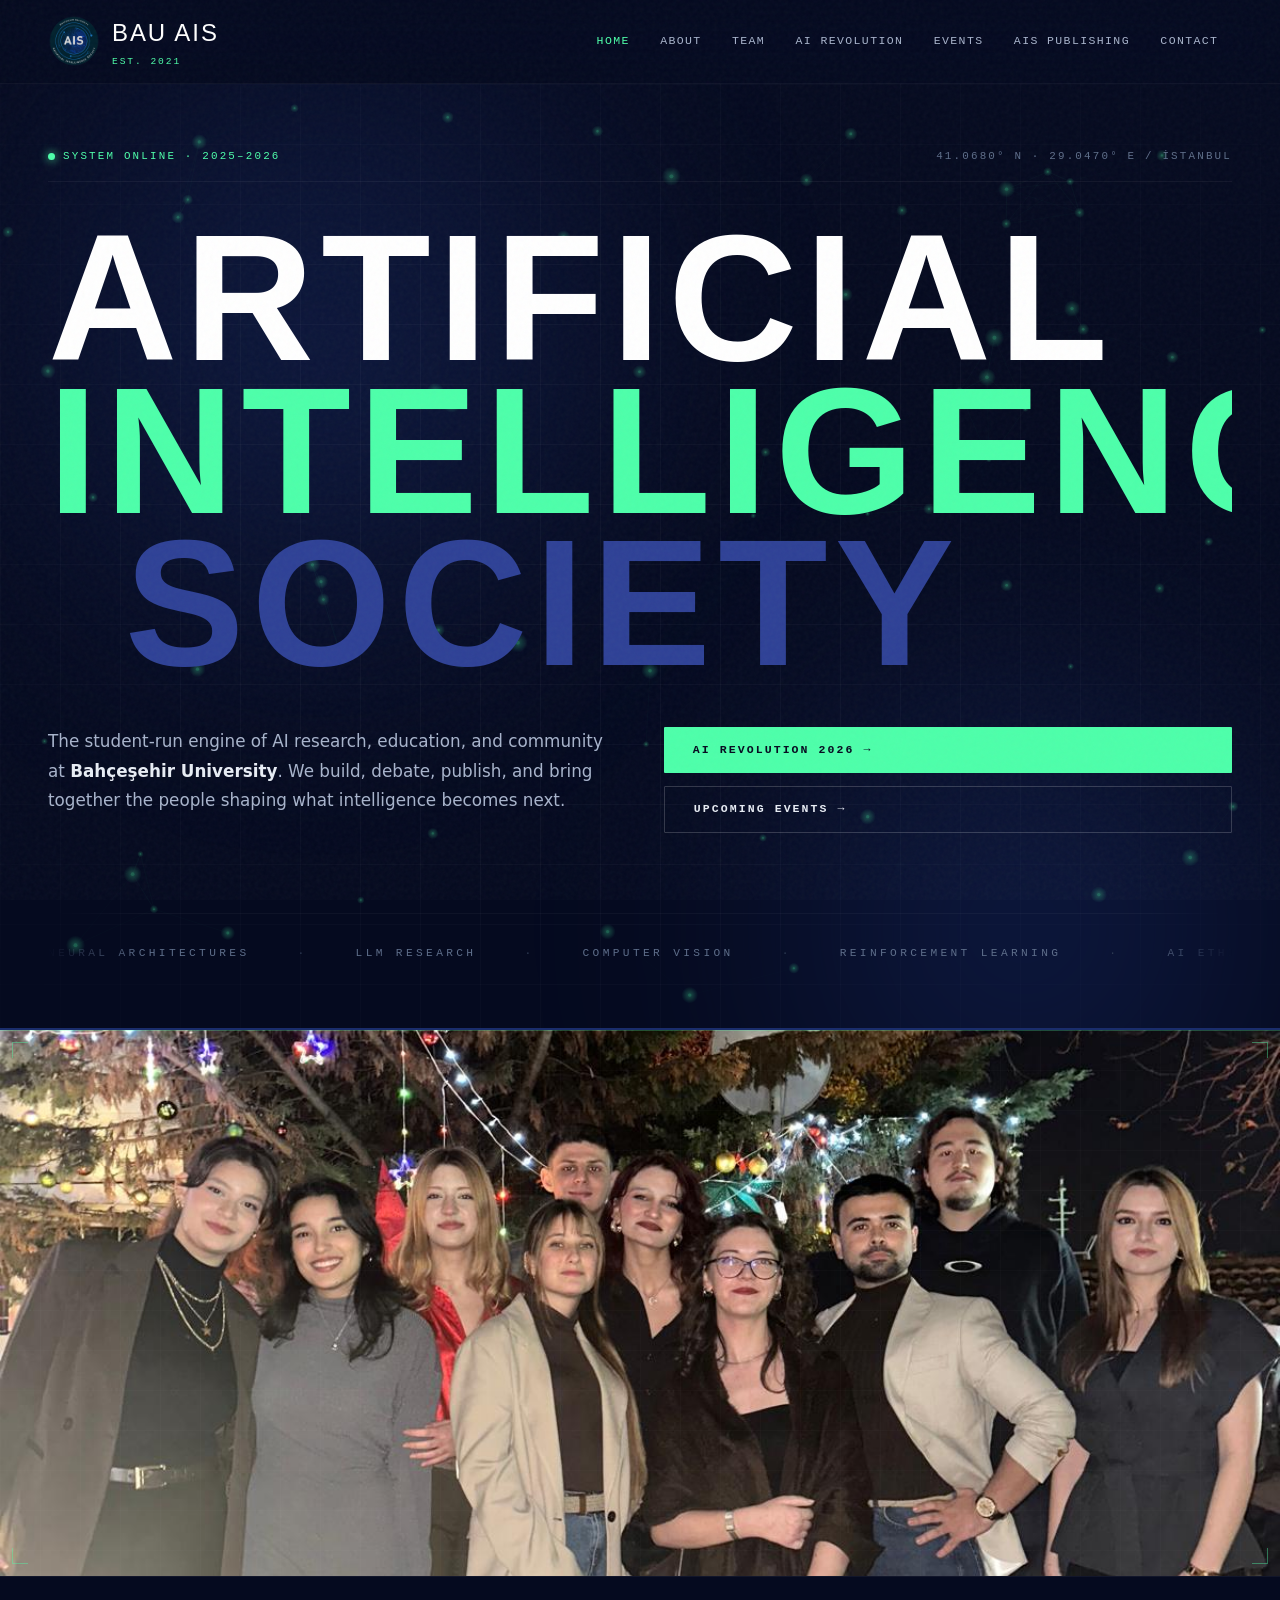
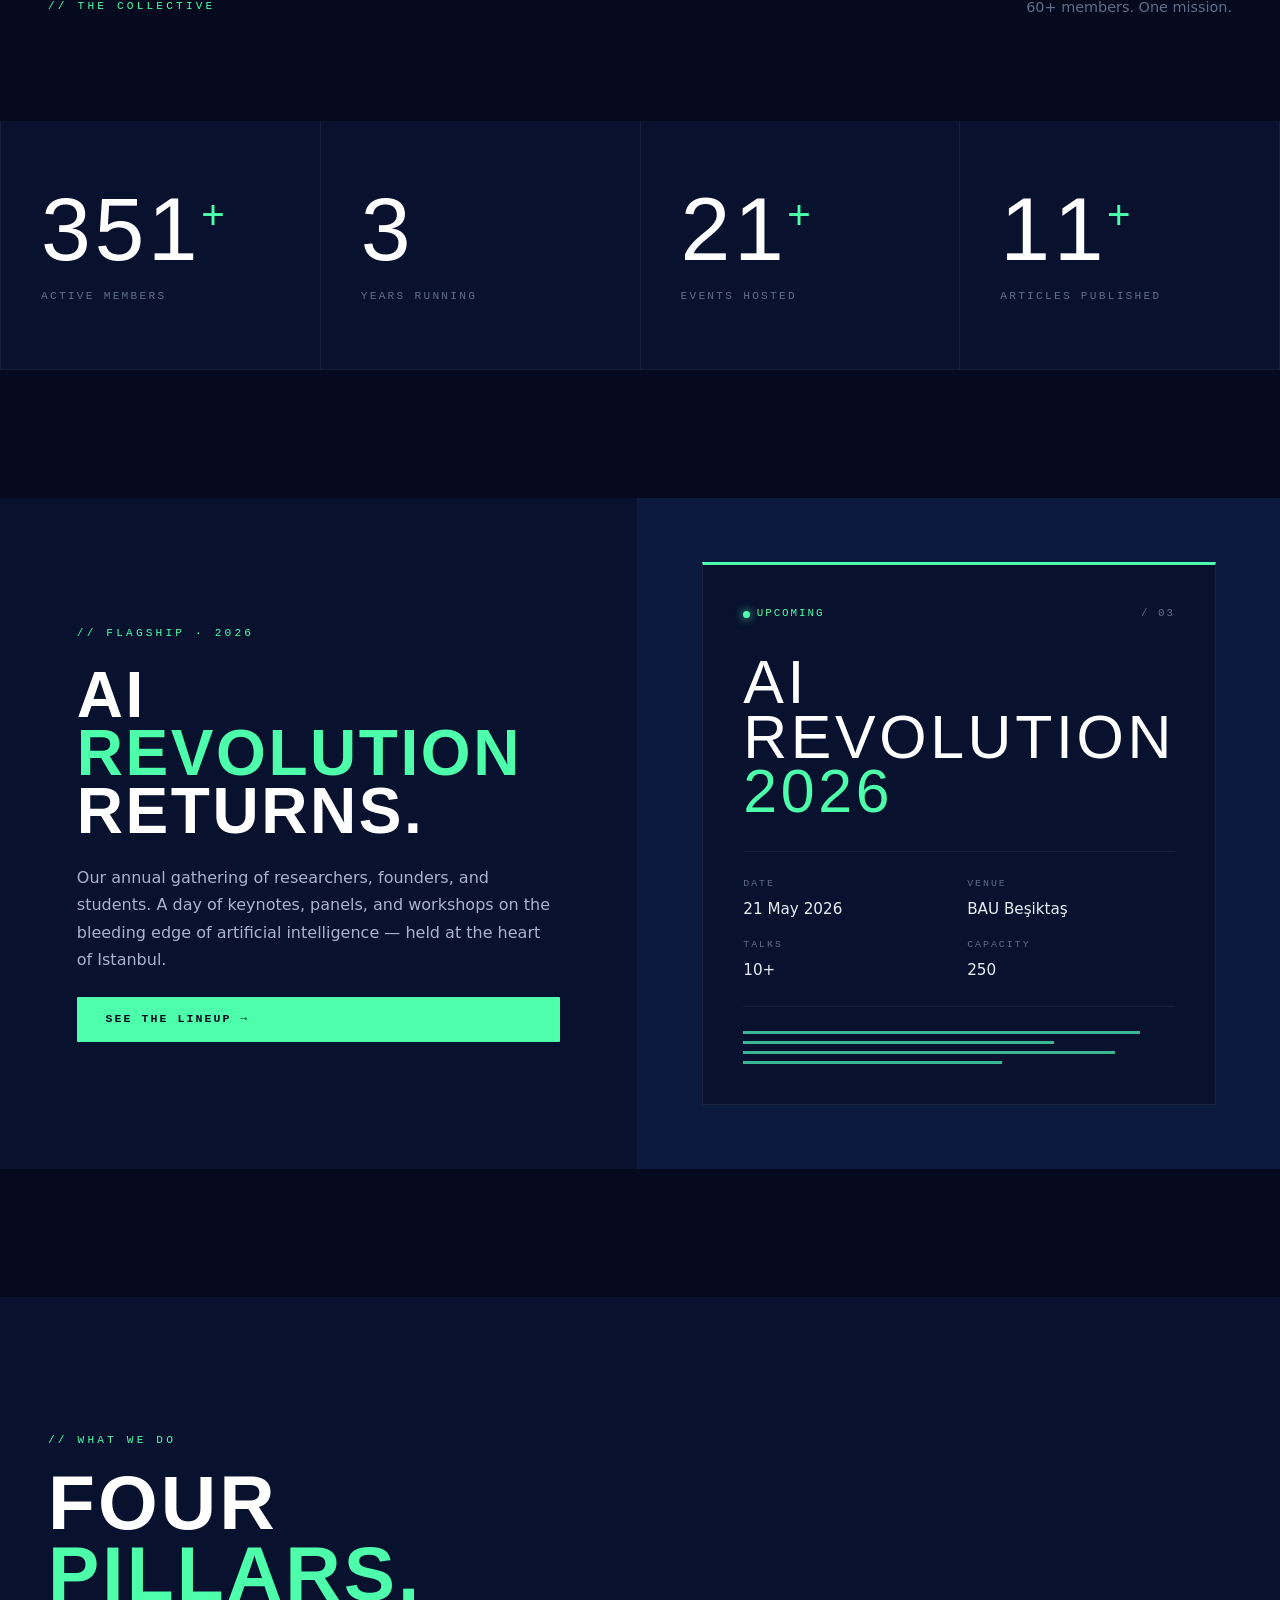
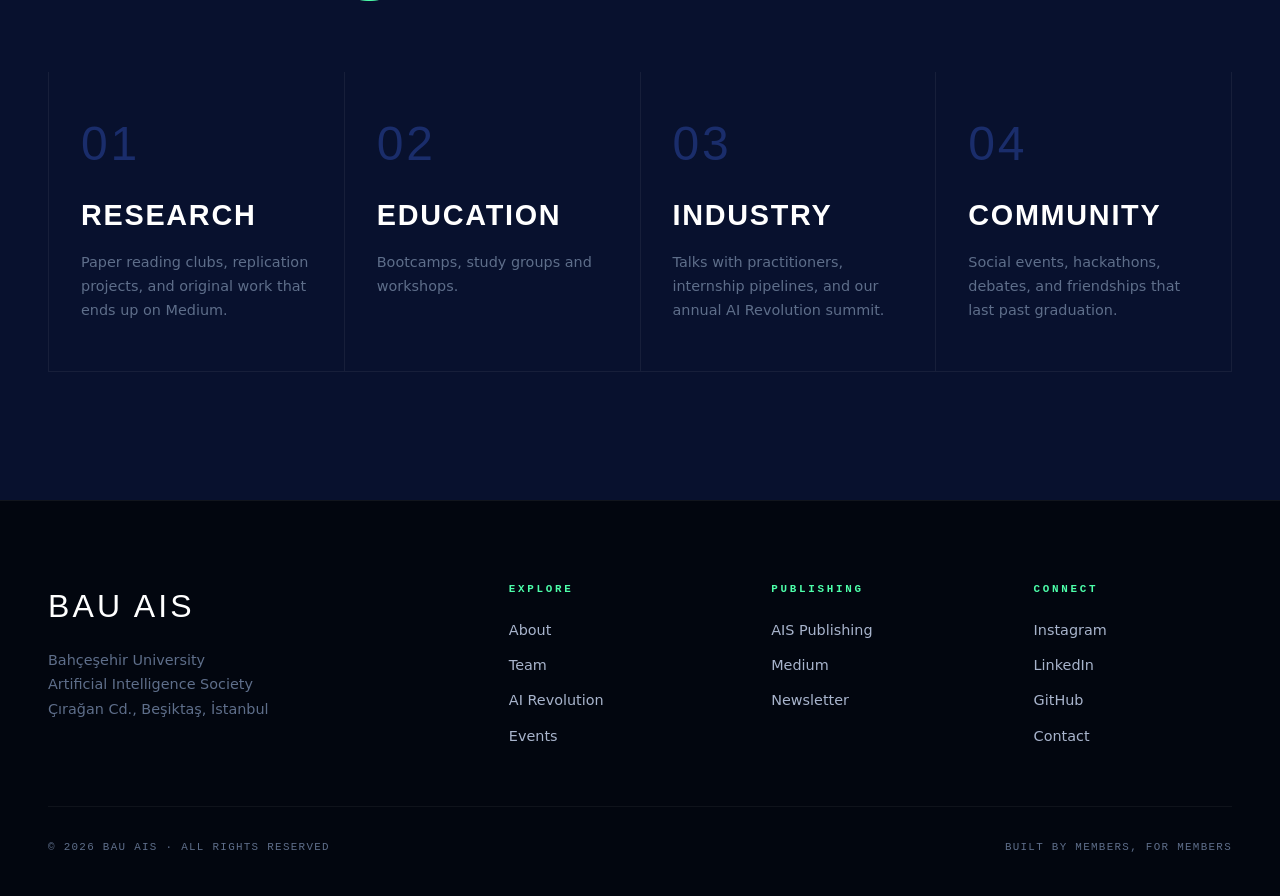
==== index.html @ 6ab99674 "Initial commit: BAU AIS website" ====
<!DOCTYPE html>
<html lang="en">
<head>
<meta charset="UTF-8">
<meta name="viewport" content="width=device-width, initial-scale=1.0">
<title>BAU AIS — Artificial Intelligence Society</title>
<link rel="stylesheet" href="styles.css">
<link rel="stylesheet" href="home.css">
</head>
<body>

<header class="site-header">
  <div class="header-inner">
    <a href="index.html" class="logo">
      <span class="logo-mark">
        <img src="assets/logo.png" alt="BAU AIS">
      </span>
      <span>BAU AIS<small>Est. 2021</small></span>
    </a>
    <button class="nav-toggle" aria-label="Toggle nav">
      <svg viewBox="0 0 24 24" fill="none" stroke="currentColor" stroke-width="2"><line x1="3" y1="6" x2="21" y2="6"/><line x1="3" y1="12" x2="21" y2="12"/><line x1="3" y1="18" x2="21" y2="18"/></svg>
    </button>
    <nav class="nav">
      <a href="index.html">Home</a>
      <a href="about.html">About</a>
      <a href="team.html">Team</a>
      <a href="ai-revolution.html">AI Revolution</a>
      <a href="events.html">Events</a>
      <a href="publishing.html">AIS Publishing</a>
      <a href="contact.html">Contact</a>
    </nav>
  </div>
</header>

<main>

  <!-- HERO -->
  <section class="hero">
    <div class="hero-grid"></div>
    <canvas id="neuralCanvas" class="hero-canvas"></canvas>
    <div class="hero-content">
      <div class="hero-meta reveal-stagger">
        <span class="hero-tag"><span class="live-dot"></span>System online · 2025–2026</span>
        <span class="hero-coords">41.0680° N · 29.0470° E / İstanbul</span>
      </div>
      <h1 class="hero-title">
        <span class="line line-1"><span>Artificial</span></span>
        <span class="line line-2"><em>Intelligence</em></span>
        <span class="line line-3"><span>Society</span></span>
      </h1>
      <div class="hero-sub">
        <p class="hero-desc">
          The student-run engine of AI research, education, and community at
          <strong>Bahçeşehir University</strong>. We build, debate, publish,
          and bring together the people shaping what intelligence becomes next.
        </p>
        <div class="hero-actions">
          <a href="ai-revolution.html" class="btn-primary">AI Revolution 2026 →</a>
          <a href="events.html" class="btn-ghost">Upcoming Events →</a>
        </div>
      </div>
      <div class="hero-ticker" aria-hidden="true">
        <div class="ticker-track">
          <span class="tick-word">Neural Architectures</span><span>·</span>
          <span class="tick-word">LLM Research</span><span>·</span>
          <span class="tick-word">Computer Vision</span><span>·</span>
          <span class="tick-word">Reinforcement Learning</span><span>·</span>
          <span class="tick-word">AI Ethics</span><span>·</span>
          <span class="tick-word">Diffusion Models</span><span>·</span>
          <span class="tick-word">Multi-Agent Systems</span><span>·</span>
          <span class="tick-word">Neural Architectures</span><span>·</span>
          <span class="tick-word">LLM Research</span><span>·</span>
          <span class="tick-word">Computer Vision</span><span>·</span>
          <span class="tick-word">Reinforcement Learning</span><span>·</span>
          <span class="tick-word">AI Ethics</span><span>·</span>
          <span class="tick-word">Diffusion Models</span><span>·</span>
          <span class="tick-word">Multi-Agent Systems</span><span>·</span>
        </div>
      </div>
    </div>
  </section>

  <!-- TEAM PHOTO -->
  <section class="team-photo-section">
    <div class="photo-frame">
      <img class="photo-placeholder" src="assets/team.jpg" alt="BAU AIS Team">
      <div class="photo-overlay-grid"></div>
      <div class="photo-corners"><span></span><span></span><span></span><span></span></div>
    </div>
    <div class="photo-caption container">
      <span class="eyebrow">// The Collective</span>
      <p>60+ members. One mission.</p>
    </div>
  </section>

  <!-- STATS -->
  <section class="stats-section">
    <div class="stats-grid reveal-stagger">
      <div class="stat">
        <div class="stat-num" data-target="500+">0<sup>+</sup></div>
        <div class="stat-label">Active Members</div>
      </div>
      <div class="stat">
        <div class="stat-num" data-target="4">0</div>
        <div class="stat-label">Years Running</div>
      </div>
      <div class="stat">
        <div class="stat-num" data-target="30+">0<sup>+</sup></div>
        <div class="stat-label">Events Hosted</div>
      </div>
      <div class="stat">
        <div class="stat-num" data-target="16">0<sup>+</sup></div>
        <div class="stat-label">Articles Published</div>
      </div>
    </div>
  </section>

  <!-- FEATURE: AI REVOLUTION -->
  <section class="feature-section section-pad">
    <div class="feature reveal">
      <div class="feature-text">
        <span class="eyebrow">// Flagship · 2026</span>
        <h2>AI<br><em>Revolution</em><br>Returns.</h2>
        <p>Our annual gathering of researchers, founders, and students. A day of keynotes, panels, and workshops on the bleeding edge of artificial intelligence — held at the heart of Istanbul.</p>
        <a href="ai-revolution.html" class="btn-primary">See the lineup →</a>
      </div>
      <div class="feature-visual">
        <div class="rev-card">
          <div class="rev-card-header">
            <span class="rev-status"><span class="live-dot"></span>Upcoming</span>
            <span>/ 03</span>
          </div>
          <div class="rev-title">AI<br>Revolution<br><span>2026</span></div>
          <div class="rev-meta">
            <div><strong>Date</strong><span>21 May 2026</span></div>
            <div><strong>Venue</strong><span>BAU Beşiktaş</span></div>
            <div><strong>Talks</strong><span>10+</span></div>
            <div><strong>Capacity</strong><span>250</span></div>
          </div>
          <div class="rev-bars">
            <span style="--w:92%"></span>
            <span style="--w:72%"></span>
            <span style="--w:86%"></span>
            <span style="--w:60%"></span>
          </div>
        </div>
      </div>
    </div>
  </section>

  <!-- FEATURE: EVENTS 
  <section class="feature-section feature-section-alt section-pad">
    <div class="feature reveal">
      <div class="feature-visual">
        <div class="events-stack">
          <div class="event-mini">
            <span class="event-mini-tag">31 OCT</span>
            <div><h4>AI After Dark</h4><p>Halloween mixer. Costumes encouraged.</p></div>
          </div>
          <div class="event-mini">
            <span class="event-mini-tag">14 NOV</span>
            <div><h4>ML Bootcamp</h4><p>Three-day intensive · From regression to transformers.</p></div>
          </div>
          <div class="event-mini">
            <span class="event-mini-tag">06 DEC</span>
            <div><h4>Paper Reading Club</h4><p>This week: <em>Attention Is All You Need</em> — revisited.</p></div>
          </div>
        </div>
      </div>
      <div class="feature-text">
        <span class="eyebrow">// On the Calendar</span>
        <h2>Events<br>That<br><em>Matter.</em></h2>
        <p>Bootcamps, paper readings, hackathons, and the occasional Halloween party. We mix rigor with community.</p>
        <a href="events.html" class="btn-ghost">View all events →</a>
      </div>
    </div>
  </section>
  -->

  <!-- PILLARS -->
  <section class="pillars-section section-pad">
    <div class="container">
      <div class="section-head reveal">
        <span class="eyebrow">// What We Do</span>
        <h2>Four<br><em>Pillars.</em></h2>
      </div>
      <div class="pillars reveal-stagger">
        <div class="pillar">
          <div class="pillar-num">01</div>
          <h3>Research</h3>
          <p>Paper reading clubs, replication projects, and original work that ends up on Medium.</p>
        </div>
        <div class="pillar">
          <div class="pillar-num">02</div>
          <h3>Education</h3>
          <p>Bootcamps, study groups and workshops.</p>
        </div>
        <div class="pillar">
          <div class="pillar-num">03</div>
          <h3>Industry</h3>
          <p>Talks with practitioners, internship pipelines, and our annual AI Revolution summit.</p>
        </div>
        <div class="pillar">
          <div class="pillar-num">04</div>
          <h3>Community</h3>
          <p>Social events, hackathons, debates, and friendships that last past graduation.</p>
        </div>
      </div>
    </div>
  </section>

  <!-- CTA 
  <section class="cta-section section-pad">
    <div class="container">
      <div class="cta-card reveal">
        <div class="cta-inner">
          <span class="eyebrow">// Join Us</span>
          <h2>Become<br>A Member.<br><em>Build What's Next.</em></h2>
          <p>Applications open year-round. Bring curiosity, leave with a community.</p>
          <div class="cta-actions">
            <a href="contact.html" class="btn-primary">Apply now →</a>
            <a href="about.html" class="btn-ghost">Learn more →</a>
          </div>
        </div>
      </div>
    </div>
  </section>
  -->

</main>

<footer class="site-footer">
  <div class="footer-inner">
    <div class="footer-col">
      <div class="footer-brand">BAU AIS</div>
      <address>Bahçeşehir University<br>Artificial Intelligence Society<br>Çırağan Cd., Beşiktaş, İstanbul</address>
    </div>
    <div class="footer-col">
      <h4>Explore</h4>
      <ul>
        <li><a href="about.html">About</a></li>
        <li><a href="team.html">Team</a></li>
        <li><a href="ai-revolution.html">AI Revolution</a></li>
        <li><a href="events.html">Events</a></li>
      </ul>
    </div>
    <div class="footer-col">
      <h4>Publishing</h4>
      <ul>
        <li><a href="publishing.html">AIS Publishing</a></li>
        <li><a href="#">Medium</a></li>
        <li><a href="#">Newsletter</a></li>
      </ul>
    </div>
    <div class="footer-col">
      <h4>Connect</h4>
      <ul>
        <li><a href="#">Instagram</a></li>
        <li><a href="#">LinkedIn</a></li>
        <li><a href="#">GitHub</a></li>
        <li><a href="contact.html">Contact</a></li>
      </ul>
    </div>
  </div>
  <div class="footer-bottom">
    <span>© 2026 BAU AIS · All rights reserved</span>
    <span>Built by members, for members</span>
  </div>
</footer>

<script src="main.js"></script>
<script src="home.js"></script>
</body>
</html>
---- styles.css ----
/* ============================================
   BAU AIS — Global Stylesheet
   Font: Bebas Neue (display) + DM Sans (body) + JetBrains Mono
   Palette: Deep navy dominant, electric green accent
   ============================================ */

@import url('https://fonts.googleapis.com/css2?family=Bebas+Neue&family=DM+Sans:wght@300;400;500;600;700&family=JetBrains+Mono:wght@400;500;700&display=swap');

:root {
  /* ── Navy scale (dominant) ── */
  --navy-950: #02060f;
  --navy-900: #050a1f;
  --navy-800: #08112e;
  --navy-700: #0d1a3f;
  --navy-600: #122050;
  --navy-500: #1a2d6b;
  --navy-400: #243680;
  --navy-300: #2e4196;

  /* ── Accent ── */
  --green: #4dffaa;
  --green-dim: #2ecc7a;
  --green-glow: rgba(77,255,170,0.2);

  /* ── Neutrals ── */
  --white: #ffffff;
  --off-white: #e8edf5;
  --gray-300: #a8b4cc;
  --gray-500: #5e6e8a;
  --gray-700: #2d3a52;

  /* ── Typography ── */
  --font-display: 'Bebas Neue', 'Impact', sans-serif;
  --font-body: 'DM Sans', system-ui, sans-serif;
  --font-mono: 'JetBrains Mono', monospace;

  /* ── Layout ── */
  --container: 1280px;
  --gutter: clamp(1.25rem, 4vw, 3rem);
  --header-h: 84px;

  /* ── Easing ── */
  --ease: cubic-bezier(0.65, 0, 0.2, 1);
  --ease-out: cubic-bezier(0.16, 1, 0.3, 1);
}

/* ─────────────────── RESET ─────────────────── */
*, *::before, *::after { margin: 0; padding: 0; box-sizing: border-box; }
html { scroll-behavior: smooth; }
body {
  background: var(--navy-900);
  color: var(--off-white);
  font-family: var(--font-body);
  font-weight: 400;
  line-height: 1.6;
  overflow-x: hidden;
  -webkit-font-smoothing: antialiased;
}
a { color: inherit; text-decoration: none; }
img { display: block; max-width: 100%; }

/* ─────────────────── NOISE GRAIN ─────────────────── */
body::after {
  content: '';
  position: fixed;
  inset: 0;
  pointer-events: none;
  z-index: 9999;
  opacity: 0.04;
  background-image: url("data:image/svg+xml,%3Csvg viewBox='0 0 256 256' xmlns='http://www.w3.org/2000/svg'%3E%3Cfilter id='n'%3E%3CfeTurbulence type='fractalNoise' baseFrequency='0.85' numOctaves='4' stitchTiles='stitch'/%3E%3C/filter%3E%3Crect width='100%25' height='100%25' filter='url(%23n)'/%3E%3C/svg%3E");
}

/* ─────────────────── LAYOUT ─────────────────── */
main { padding-top: var(--header-h); }
.container {
  max-width: var(--container);
  margin: 0 auto;
  padding: 0 var(--gutter);
}
.section-pad { padding: clamp(5rem, 10vw, 9rem) 0; }

/* ─────────────────── HEADER ─────────────────── */
.site-header {
  position: fixed;
  top: 0; left: 0; right: 0;
  z-index: 100;
  height: var(--header-h);
  display: flex;
  align-items: center;
  padding: 0 var(--gutter);
  background: rgba(5, 10, 31, 0.8);
  backdrop-filter: blur(24px) saturate(150%);
  border-bottom: 1px solid rgba(255,255,255,0.04);
  transition: background 0.4s var(--ease), border-color 0.4s;
}
.site-header.scrolled {
  background: rgba(5, 10, 31, 0.97);
  border-bottom-color: rgba(255,255,255,0.08);
}
.header-inner {
  width: 100%;
  max-width: var(--container);
  margin: 0 auto;
  display: flex;
  align-items: center;
  justify-content: space-between;
  gap: 2rem;
}
.logo {
  display: flex;
  align-items: center;
  gap: 0.75rem;
  color: var(--white);
  font-family: var(--font-display);
  font-size: 1.5rem;
  letter-spacing: 0.08em;
}
.logo-mark {
  width: 52px; height: 52px;
  display: grid; place-items: center;
  flex-shrink: 0;
}
.logo-mark svg,
.logo-mark img { width: 100%; height: 100%; object-fit: contain; }
.logo small {
  display: block;
  font-family: var(--font-mono);
  font-size: 0.6rem;
  letter-spacing: 0.2em;
  color: var(--green);
  font-weight: 400;
  margin-top: 2px;
  text-transform: uppercase;
}
.nav { display: flex; align-items: center; gap: 0.2rem; }
.nav a {
  font-family: var(--font-mono);
  font-size: 0.72rem;
  font-weight: 500;
  letter-spacing: 0.12em;
  text-transform: uppercase;
  color: var(--gray-300);
  padding: 0.5rem 0.85rem;
  border-radius: 2px;
  transition: color 0.25s, background 0.25s;
}
.nav a:hover { color: var(--white); background: rgba(255,255,255,0.06); }
.nav a.active { color: var(--green); }
.nav-toggle {
  display: none;
  background: none;
  border: 1px solid rgba(255,255,255,0.15);
  color: var(--off-white);
  padding: 0.5rem 0.65rem;
  border-radius: 2px;
  cursor: pointer;
}
.nav-toggle svg { width: 20px; height: 20px; display: block; }
@media (max-width: 980px) {
  .nav-toggle { display: block; }
  .nav {
    position: fixed;
    top: var(--header-h); left: 0; right: 0;
    flex-direction: column; align-items: stretch; gap: 0;
    background: var(--navy-800);
    border-bottom: 1px solid rgba(255,255,255,0.08);
    padding: 0.5rem var(--gutter) 1rem;
    transform: translateY(-110%);
    transition: transform 0.4s var(--ease);
  }
  .nav.open { transform: translateY(0); }
  .nav a { padding: 0.85rem 0; border-bottom: 1px solid rgba(255,255,255,0.04); border-radius: 0; }
}

/* ─────────────────── PAGE HERO (inner pages) ─────────────────── */
.page-hero {
  padding: clamp(5rem, 12vw, 9rem) 0 clamp(3rem, 6vw, 5rem);
  background: var(--navy-800);
  border-bottom: 1px solid rgba(255,255,255,0.05);
}
.page-hero .eyebrow { display: block; margin-bottom: 1.2rem; }
.page-hero h1 {
  font-family: var(--font-display);
  font-size: clamp(3.5rem, 10vw, 8rem);
  line-height: 0.9;
  letter-spacing: 0.04em;
  color: var(--white);
  text-transform: uppercase;
}
.page-hero h1 em {
  font-style: normal;
  color: var(--green);
}
.page-hero .lede {
  margin-top: 2rem;
  max-width: 600px;
  font-size: clamp(1rem, 1.4vw, 1.1rem);
  color: var(--gray-300);
  line-height: 1.75;
  font-weight: 400;
}

/* ─────────────────── EYEBROW ─────────────────── */
.eyebrow {
  font-family: var(--font-mono);
  font-size: 0.7rem;
  letter-spacing: 0.28em;
  color: var(--green);
  text-transform: uppercase;
  font-weight: 500;
}

/* ─────────────────── SECTION HEAD ─────────────────── */
.section-head { margin-bottom: 4rem; }
.section-head h2 {
  font-family: var(--font-display);
  font-size: clamp(2.5rem, 6vw, 5rem);
  letter-spacing: 0.04em;
  line-height: 0.92;
  color: var(--white);
  text-transform: uppercase;
  margin-top: 1rem;
}
.section-head h2 em { font-style: normal; color: var(--green); }
.section-head p {
  margin-top: 1.5rem;
  max-width: 560px;
  color: var(--gray-300);
  font-size: 1rem;
  line-height: 1.7;
}

/* ─────────────────── BUTTONS ─────────────────── */
.btn-primary, .btn-ghost {
  display: inline-flex;
  align-items: center;
  gap: 0.6rem;
  padding: 0.85rem 1.8rem;
  font-family: var(--font-mono);
  font-size: 0.72rem;
  font-weight: 700;
  letter-spacing: 0.18em;
  text-transform: uppercase;
  border: none;
  cursor: pointer;
  transition: all 0.3s var(--ease);
  border-radius: 1px;
}
.btn-primary {
  background: var(--green);
  color: var(--navy-900);
}
.btn-primary:hover {
  background: #fff;
  transform: translateY(-2px);
  box-shadow: 0 8px 32px var(--green-glow);
}
.btn-ghost {
  background: transparent;
  color: var(--off-white);
  border: 1px solid rgba(255,255,255,0.18);
}
.btn-ghost:hover {
  border-color: var(--green);
  color: var(--green);
  transform: translateY(-2px);
}

/* ─────────────────── FOOTER ─────────────────── */
.site-footer {
  background: var(--navy-950);
  border-top: 1px solid rgba(255,255,255,0.06);
  padding: 5rem var(--gutter) 2.5rem;
}
.footer-inner {
  max-width: var(--container);
  margin: 0 auto;
  display: grid;
  grid-template-columns: 2fr 1fr 1fr 1fr;
  gap: 3rem 4rem;
}
@media (max-width: 768px) { .footer-inner { grid-template-columns: 1fr 1fr; gap: 2rem; } }
.footer-brand {
  font-family: var(--font-display);
  font-size: 2rem;
  letter-spacing: 0.1em;
  color: var(--white);
  margin-bottom: 1rem;
}
.footer-col p, .footer-col address {
  color: var(--gray-500);
  font-size: 0.9rem;
  line-height: 1.7;
  font-style: normal;
}
.footer-col h4 {
  font-family: var(--font-mono);
  font-size: 0.68rem;
  letter-spacing: 0.25em;
  color: var(--green);
  text-transform: uppercase;
  margin-bottom: 1.2rem;
  font-weight: 700;
}
.footer-col ul { list-style: none; }
.footer-col li { margin-bottom: 0.6rem; }
.footer-col a { color: var(--gray-300); font-size: 0.9rem; transition: color 0.2s; }
.footer-col a:hover { color: var(--green); }
.footer-bottom {
  max-width: var(--container);
  margin: 3rem auto 0;
  padding-top: 2rem;
  border-top: 1px solid rgba(255,255,255,0.05);
  display: flex;
  justify-content: space-between;
  flex-wrap: wrap;
  gap: 1rem;
  font-family: var(--font-mono);
  font-size: 0.68rem;
  letter-spacing: 0.12em;
  color: var(--gray-500);
  text-transform: uppercase;
}

/* ─────────────────── LIVE DOT ─────────────────── */
.live-dot {
  display: inline-block;
  width: 7px; height: 7px;
  border-radius: 50%;
  background: var(--green);
  box-shadow: 0 0 10px var(--green);
  animation: blink 2s ease-in-out infinite;
  vertical-align: middle;
}
@keyframes blink {
  0%, 100% { opacity: 1; }
  50% { opacity: 0.3; }
}

/* ─────────────────── REVEAL ─────────────────── */
.reveal {
  opacity: 0;
  transform: translateY(36px);
  transition: opacity 0.9s var(--ease-out), transform 0.9s var(--ease-out);
}
.reveal.in { opacity: 1; transform: none; }
.reveal-stagger > * {
  opacity: 0;
  transform: translateY(24px);
  transition: opacity 0.8s var(--ease-out), transform 0.8s var(--ease-out);
}
.reveal-stagger.in > * { opacity: 1; transform: none; }
.reveal-stagger.in > *:nth-child(1) { transition-delay: 0.05s; }
.reveal-stagger.in > *:nth-child(2) { transition-delay: 0.15s; }
.reveal-stagger.in > *:nth-child(3) { transition-delay: 0.25s; }
.reveal-stagger.in > *:nth-child(4) { transition-delay: 0.35s; }
.reveal-stagger.in > *:nth-child(5) { transition-delay: 0.45s; }
.reveal-stagger.in > *:nth-child(6) { transition-delay: 0.55s; }

/* ─────────────────── SCROLLBAR ─────────────────── */
::-webkit-scrollbar { width: 6px; }
::-webkit-scrollbar-track { background: var(--navy-900); }
::-webkit-scrollbar-thumb { background: var(--navy-500); border-radius: 0; }
::-webkit-scrollbar-thumb:hover { background: var(--green); }
::selection { background: var(--green); color: var(--navy-900); }
---- home.css ----
/* ============================================
   BAU AIS — Home page styles
   ============================================ */

/* ─────────────────── HERO ─────────────────── */
.hero {
  position: relative;
  min-height: calc(100vh - var(--header-h));
  display: flex;
  align-items: center;
  overflow: hidden;
  background: var(--navy-900);
  padding: 4rem 0;
}

/* Animated grid background */
.hero-grid {
  position: absolute;
  inset: 0;
  background-image:
    linear-gradient(rgba(255,255,255,0.03) 1px, transparent 1px),
    linear-gradient(90deg, rgba(255,255,255,0.03) 1px, transparent 1px);
  background-size: 60px 60px;
  mask-image: radial-gradient(ellipse 80% 80% at 50% 50%, black 40%, transparent 100%);
  -webkit-mask-image: radial-gradient(ellipse 80% 80% at 50% 50%, black 40%, transparent 100%);
}

/* Glowing navy blobs */
.hero::before {
  content: '';
  position: absolute;
  top: -20%; left: -10%;
  width: 70vmax; height: 70vmax;
  border-radius: 50%;
  background: radial-gradient(circle, var(--navy-600) 0%, transparent 65%);
  filter: blur(80px);
  opacity: 0.7;
}
.hero::after {
  content: '';
  position: absolute;
  bottom: -30%; right: -10%;
  width: 60vmax; height: 60vmax;
  border-radius: 50%;
  background: radial-gradient(circle, var(--navy-500) 0%, transparent 65%);
  filter: blur(100px);
  opacity: 0.5;
}

.hero-canvas {
  position: absolute;
  inset: 0;
  width: 100%; height: 100%;
  z-index: 1;
  opacity: 0.35;
}

.hero-content {
  position: relative;
  z-index: 2;
  padding: 0 var(--gutter);
  max-width: var(--container);
  margin: 0 auto;
  width: 100%;
}

/* Status bar */
.hero-meta {
  display: flex;
  justify-content: space-between;
  align-items: center;
  font-family: var(--font-mono);
  font-size: 0.68rem;
  letter-spacing: 0.2em;
  color: var(--gray-500);
  text-transform: uppercase;
  margin-bottom: 2.5rem;
  padding-bottom: 1rem;
  border-bottom: 1px solid rgba(255,255,255,0.05);
}
.hero-tag { color: var(--green); display: flex; align-items: center; gap: 0.5rem; }
.hero-coords { color: var(--gray-500); }
@media (max-width: 640px) {
  .hero-meta { flex-direction: column; align-items: flex-start; gap: 0.4rem; }
}

/* ── Main title ── */
.hero-title {
  font-family: var(--font-display);
  font-size: clamp(4rem, 14vw, 12rem);
  line-height: 0.85;
  letter-spacing: 0.04em;
  text-transform: uppercase;
  color: var(--white);
  margin-bottom: 3rem;
}
.hero-title .line { display: block; overflow: hidden; }
.hero-title .line span,
.hero-title .line em {
  display: inline-block;
  animation: titleRise 1s var(--ease-out) backwards;
}
.hero-title .line-1 span { animation-delay: 0.05s; }
.hero-title .line-2 em {
  animation-delay: 0.18s;
  font-style: normal;
  color: var(--green);
}
.hero-title .line-3 span {
  animation-delay: 0.32s;
  padding-left: clamp(2rem, 6vw, 6rem);
  color: var(--navy-300);
}
@keyframes titleRise {
  from { transform: translateY(105%); opacity: 0; }
  to   { transform: none; opacity: 1; }
}

/* Subtitle row */
.hero-sub {
  display: grid;
  grid-template-columns: 1fr 1fr;
  gap: 3rem;
  align-items: start;
  animation: titleRise 1s var(--ease-out) 0.5s backwards;
}
@media (max-width: 900px) { .hero-sub { grid-template-columns: 1fr; gap: 1.5rem; } }

.hero-desc {
  font-size: 1.05rem;
  color: var(--gray-300);
  line-height: 1.75;
  font-weight: 400;
}
.hero-desc strong { color: var(--off-white); font-weight: 600; }

.hero-actions {
  display: flex;
  flex-direction: column;
  gap: 0.8rem;
  align-items: flex-start;
}
.hero-actions .btn-primary, .hero-actions .btn-ghost { width: 100%; justify-content: space-between; }

/* Ticker */
.hero-ticker {
  margin-top: 5rem;
  padding-top: 1.5rem;
  border-top: 1px solid rgba(255,255,255,0.04);
  overflow: hidden;
  mask-image: linear-gradient(90deg, transparent, black 8%, black 92%, transparent);
  -webkit-mask-image: linear-gradient(90deg, transparent, black 8%, black 92%, transparent);
}
.ticker-track {
  display: inline-flex;
  gap: 3rem;
  white-space: nowrap;
  animation: ticker 50s linear infinite;
  font-family: var(--font-mono);
  font-size: 0.7rem;
  letter-spacing: 0.3em;
  color: var(--gray-700);
  text-transform: uppercase;
}
.ticker-track .tick-word { color: var(--gray-500); }
@keyframes ticker { from { transform: none; } to { transform: translateX(-50%); } }

/* ─────────────────── TEAM PHOTO ─────────────────── */
.team-photo-section { padding: 0 0 clamp(4rem, 8vw, 7rem); background: var(--navy-900); }
.photo-frame {
  position: relative;
  aspect-ratio: 21/9;
  overflow: hidden;
  border-top: 2px solid var(--navy-500);
  border-bottom: 1px solid rgba(255,255,255,0.05);
}
.photo-placeholder { width: 100%; height: 100%; display: block; object-fit: cover; object-position: center; }
.photo-overlay-grid {
  position: absolute;
  inset: 0;
  background-image:
    linear-gradient(rgba(255,255,255,0.015) 1px, transparent 1px),
    linear-gradient(90deg, rgba(255,255,255,0.015) 1px, transparent 1px);
  background-size: 40px 40px;
  pointer-events: none;
}
.photo-overlay-grid::after {
  content: '';
  position: absolute;
  left: 0; right: 0; height: 1px;
  background: rgba(77,255,170,0.25);
  animation: scan 6s linear infinite;
}
@keyframes scan {
  0%   { top: 0; opacity: 0; }
  10%  { opacity: 1; }
  90%  { opacity: 1; }
  100% { top: 100%; opacity: 0; }
}
.photo-corners span {
  position: absolute;
  width: 16px; height: 16px;
  border-color: rgba(77,255,170,0.4);
  border-style: solid;
}
.photo-corners span:nth-child(1) { top: 12px; left: 12px; border-width: 1px 0 0 1px; }
.photo-corners span:nth-child(2) { top: 12px; right: 12px; border-width: 1px 1px 0 0; }
.photo-corners span:nth-child(3) { bottom: 12px; left: 12px; border-width: 0 0 1px 1px; }
.photo-corners span:nth-child(4) { bottom: 12px; right: 12px; border-width: 0 1px 1px 0; }
.photo-caption {
  margin-top: 1.2rem;
  padding: 0 var(--gutter);
  display: flex;
  justify-content: space-between;
  align-items: center;
  gap: 2rem;
  flex-wrap: wrap;
}
.photo-caption p { color: var(--gray-500); font-size: 0.9rem; }

/* ─────────────────── STATS ─────────────────── */
.stats-section { background: var(--navy-800); padding: 0; }
.stats-grid {
  display: grid;
  grid-template-columns: repeat(4, 1fr);
  border-left: 1px solid rgba(255,255,255,0.06);
}
@media (max-width: 768px) { .stats-grid { grid-template-columns: repeat(2, 1fr); } }
.stat {
  padding: 4rem 2.5rem;
  border-right: 1px solid rgba(255,255,255,0.06);
  border-bottom: 1px solid rgba(255,255,255,0.06);
  transition: background 0.3s;
}
.stat:hover { background: var(--navy-700); }
.stat-num {
  font-family: var(--font-display);
  font-size: clamp(3.5rem, 7vw, 6rem);
  line-height: 1;
  color: var(--white);
  letter-spacing: 0.04em;
}
.stat-num sup {
  font-size: 0.45em;
  color: var(--green);
  vertical-align: super;
}
.stat-label {
  margin-top: 0.8rem;
  font-family: var(--font-mono);
  font-size: 0.7rem;
  letter-spacing: 0.2em;
  text-transform: uppercase;
  color: var(--gray-500);
}

/* ─────────────────── FEATURE: AI REVOLUTION ─────────────────── */
.feature-section { background: var(--navy-900); }
.feature {
  display: grid;
  grid-template-columns: 1fr 1fr;
  gap: 0;
  min-height: 560px;
}
@media (max-width: 900px) { .feature { grid-template-columns: 1fr; } }
.feature-text {
  padding: clamp(3rem, 6vw, 5rem);
  display: flex;
  flex-direction: column;
  justify-content: center;
  gap: 1.5rem;
  background: var(--navy-800);
  border-right: 1px solid rgba(255,255,255,0.05);
}
.feature-text h2 {
  font-family: var(--font-display);
  font-size: clamp(2.5rem, 5vw, 4.5rem);
  letter-spacing: 0.04em;
  line-height: 0.9;
  color: var(--white);
  text-transform: uppercase;
}
.feature-text h2 em { font-style: normal; color: var(--green); }
.feature-text p { color: var(--gray-300); font-size: 1rem; line-height: 1.7; max-width: 480px; }
.feature-visual {
  background: var(--navy-700);
  padding: clamp(2.5rem, 5vw, 4rem);
  display: flex;
  flex-direction: column;
  justify-content: center;
}

/* Rev card — inside feature visual */
.rev-card {
  background: var(--navy-800);
  border: 1px solid rgba(255,255,255,0.07);
  border-top: 3px solid var(--green);
  padding: 2.5rem;
}
.rev-card-header {
  display: flex;
  justify-content: space-between;
  font-family: var(--font-mono);
  font-size: 0.68rem;
  letter-spacing: 0.18em;
  text-transform: uppercase;
  color: var(--gray-500);
  margin-bottom: 2rem;
}
.rev-status { color: var(--green); display: flex; align-items: center; gap: 0.4rem; }
.rev-title {
  font-family: var(--font-display);
  font-size: clamp(2.5rem, 5vw, 3.8rem);
  letter-spacing: 0.06em;
  line-height: 0.9;
  color: var(--white);
  text-transform: uppercase;
  margin-bottom: 2rem;
}
.rev-title span { color: var(--green); }
.rev-meta {
  display: grid;
  grid-template-columns: 1fr 1fr;
  gap: 1rem;
  padding: 1.5rem 0;
  border-top: 1px solid rgba(255,255,255,0.06);
  border-bottom: 1px solid rgba(255,255,255,0.06);
  margin-bottom: 1.5rem;
}
.rev-meta div { display: flex; flex-direction: column; gap: 0.3rem; }
.rev-meta strong {
  font-family: var(--font-mono);
  font-size: 0.62rem;
  letter-spacing: 0.2em;
  text-transform: uppercase;
  color: var(--gray-500);
  font-weight: 400;
}
.rev-meta span { color: var(--off-white); font-size: 0.95rem; font-weight: 500; }
.rev-bars { display: flex; flex-direction: column; gap: 0.45rem; }
.rev-bars span {
  display: block;
  height: 3px;
  background: var(--navy-500);
  width: var(--w);
  position: relative;
  overflow: hidden;
  animation: barGrow 1.4s var(--ease-out) backwards;
}
.rev-bars span::after {
  content: '';
  position: absolute;
  inset: 0;
  background: var(--green);
  opacity: 0.65;
}
.rev-bars span:nth-child(1) { animation-delay: 0.1s; }
.rev-bars span:nth-child(2) { animation-delay: 0.25s; }
.rev-bars span:nth-child(3) { animation-delay: 0.4s; }
.rev-bars span:nth-child(4) { animation-delay: 0.55s; }
@keyframes barGrow { from { transform: scaleX(0); } to { transform: scaleX(1); } }

/* ─────────────────── FEATURE: EVENTS ─────────────────── */
.feature-section-alt .feature-visual { order: -1; }
@media (max-width: 900px) { .feature-section-alt .feature-visual { order: 0; } }
.feature-section-alt .feature-visual { background: var(--navy-800); border-right: none; border-left: 1px solid rgba(255,255,255,0.05); }
.feature-section-alt .feature-text { background: var(--navy-700); border-right: none; border-left: 1px solid rgba(255,255,255,0.05); }

.events-stack { display: flex; flex-direction: column; gap: 1px; background: rgba(255,255,255,0.06); }
.event-mini {
  display: grid;
  grid-template-columns: 80px 1fr;
  gap: 1.5rem;
  padding: 1.5rem 2rem;
  background: var(--navy-800);
  border-left: 3px solid transparent;
  transition: background 0.3s, border-color 0.3s;
}
.event-mini:hover { background: var(--navy-700); border-left-color: var(--green); }
.event-mini-tag {
  font-family: var(--font-display);
  font-size: 1.2rem;
  letter-spacing: 0.04em;
  color: var(--navy-300);
  align-self: start;
  line-height: 1;
}
.event-mini h4 { font-weight: 700; font-size: 1.05rem; color: var(--off-white); margin-bottom: 0.2rem; }
.event-mini p { color: var(--gray-500); font-size: 0.85rem; line-height: 1.5; }
.event-mini em { color: var(--green); font-style: italic; }

/* ─────────────────── PILLARS ─────────────────── */
.pillars-section { background: var(--navy-800); }
.pillars {
  display: grid;
  grid-template-columns: repeat(4, 1fr);
  border-left: 1px solid rgba(255,255,255,0.06);
  margin-top: 3rem;
}
@media (max-width: 900px) { .pillars { grid-template-columns: 1fr 1fr; } }
@media (max-width: 500px) { .pillars { grid-template-columns: 1fr; } }
.pillar {
  background: var(--navy-800);
  padding: 3rem 2rem;
  border-right: 1px solid rgba(255,255,255,0.06);
  border-bottom: 1px solid rgba(255,255,255,0.06);
  transition: background 0.3s;
}
.pillar:hover { background: var(--navy-700); }
.pillar-num {
  font-family: var(--font-display);
  font-size: 3rem;
  letter-spacing: 0.06em;
  color: var(--navy-500);
  line-height: 1;
  margin-bottom: 1.5rem;
}
.pillar h3 { font-family: var(--font-display); font-size: 1.8rem; letter-spacing: 0.06em; color: var(--white); margin-bottom: 0.8rem; text-transform: uppercase; }
.pillar p { color: var(--gray-500); font-size: 0.9rem; line-height: 1.65; }

/* ─────────────────── CTA CARD ─────────────────── */
.cta-section { background: var(--navy-900); }
.cta-card {
  background: var(--navy-700);
  border: 1px solid rgba(255,255,255,0.06);
  border-top: 3px solid var(--green);
  padding: clamp(3rem, 8vw, 6rem);
  text-align: center;
  position: relative;
  overflow: hidden;
}
.cta-card::before {
  content: '';
  position: absolute;
  inset: 0;
  background-image:
    linear-gradient(rgba(255,255,255,0.02) 1px, transparent 1px),
    linear-gradient(90deg, rgba(255,255,255,0.02) 1px, transparent 1px);
  background-size: 40px 40px;
}
.cta-inner { position: relative; z-index: 1; display: flex; flex-direction: column; align-items: center; gap: 1.5rem; }
.cta-inner h2 {
  font-family: var(--font-display);
  font-size: clamp(2.5rem, 6vw, 5rem);
  letter-spacing: 0.04em;
  line-height: 0.92;
  color: var(--white);
  text-transform: uppercase;
}
.cta-inner h2 em { font-style: normal; color: var(--green); }
.cta-inner p { color: var(--gray-300); font-size: 1rem; max-width: 440px; }
.cta-actions { display: flex; gap: 1rem; flex-wrap: wrap; justify-content: center; }
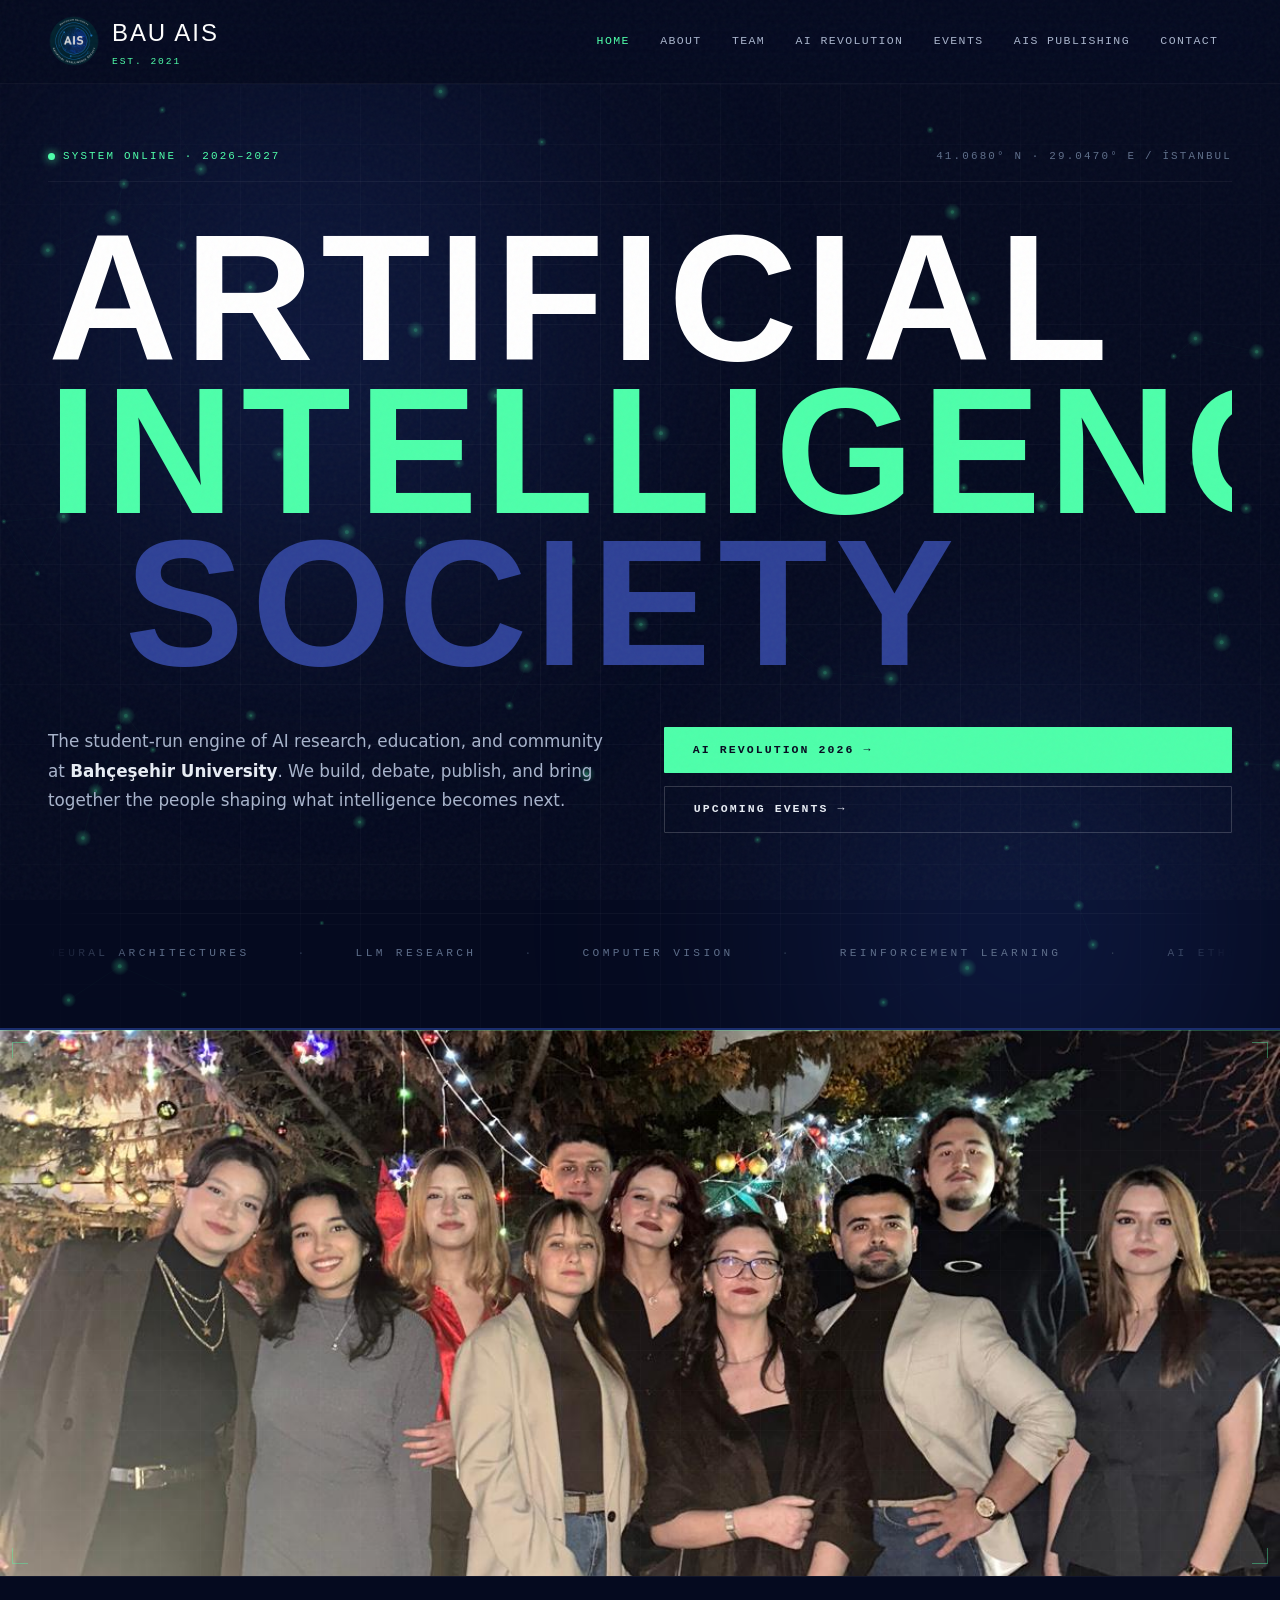
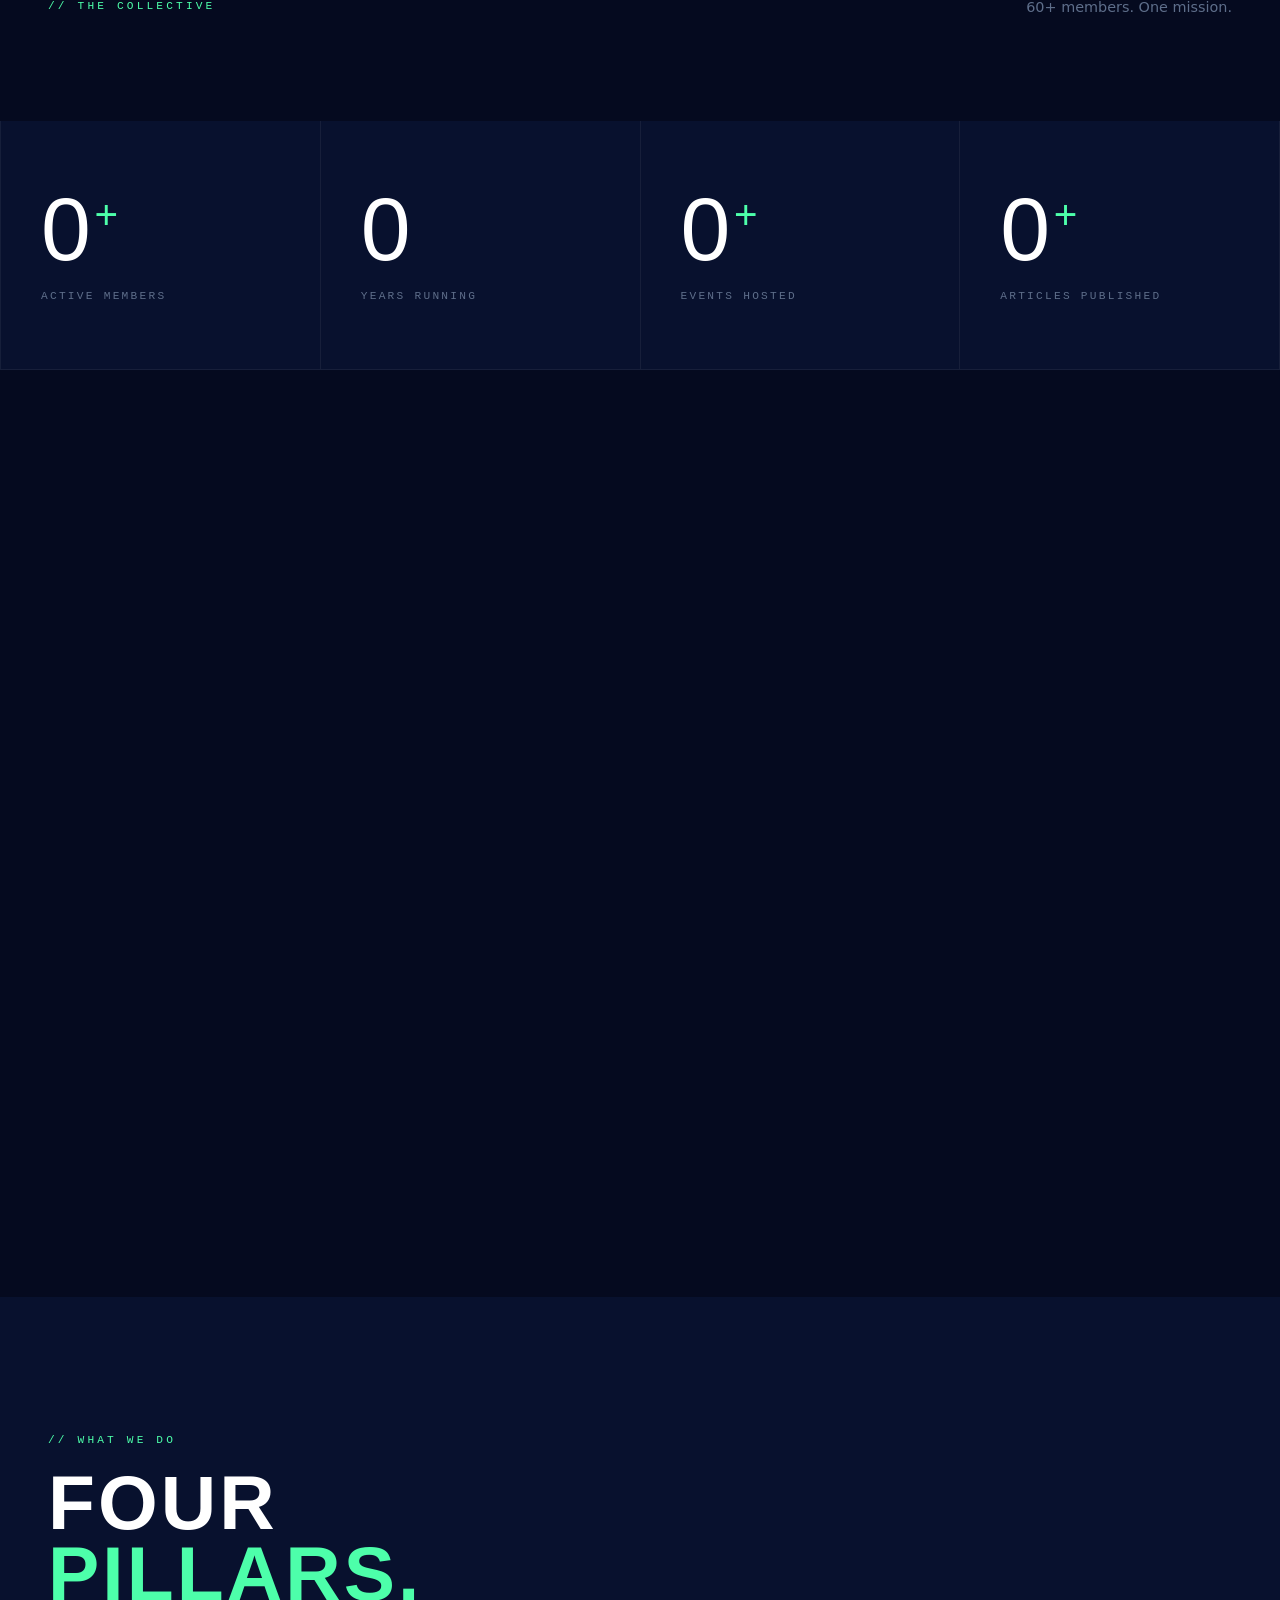
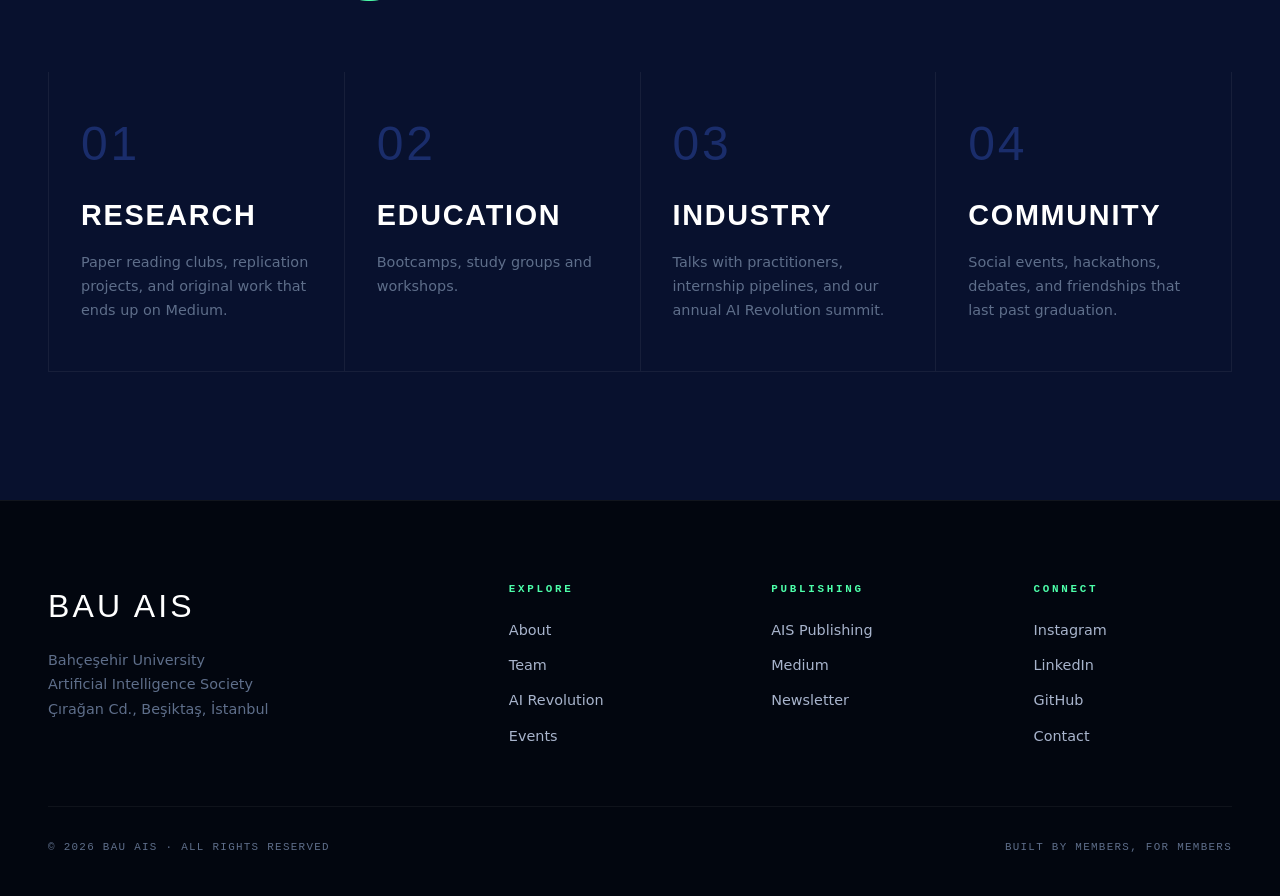
==== commit f38536e8: "Update Team and Events pages for 2026-27 - Team: replace the executive board with the 2026-27 board " ====
--- a/index.html
+++ b/index.html
@@ -40,7 +40,7 @@
     <canvas id="neuralCanvas" class="hero-canvas"></canvas>
     <div class="hero-content">
       <div class="hero-meta reveal-stagger">
-        <span class="hero-tag"><span class="live-dot"></span>System online · 2025–2026</span>
+        <span class="hero-tag"><span class="live-dot"></span>System online · 2026–2027</span>
         <span class="hero-coords">41.0680° N · 29.0470° E / İstanbul</span>
       </div>
       <h1 class="hero-title">
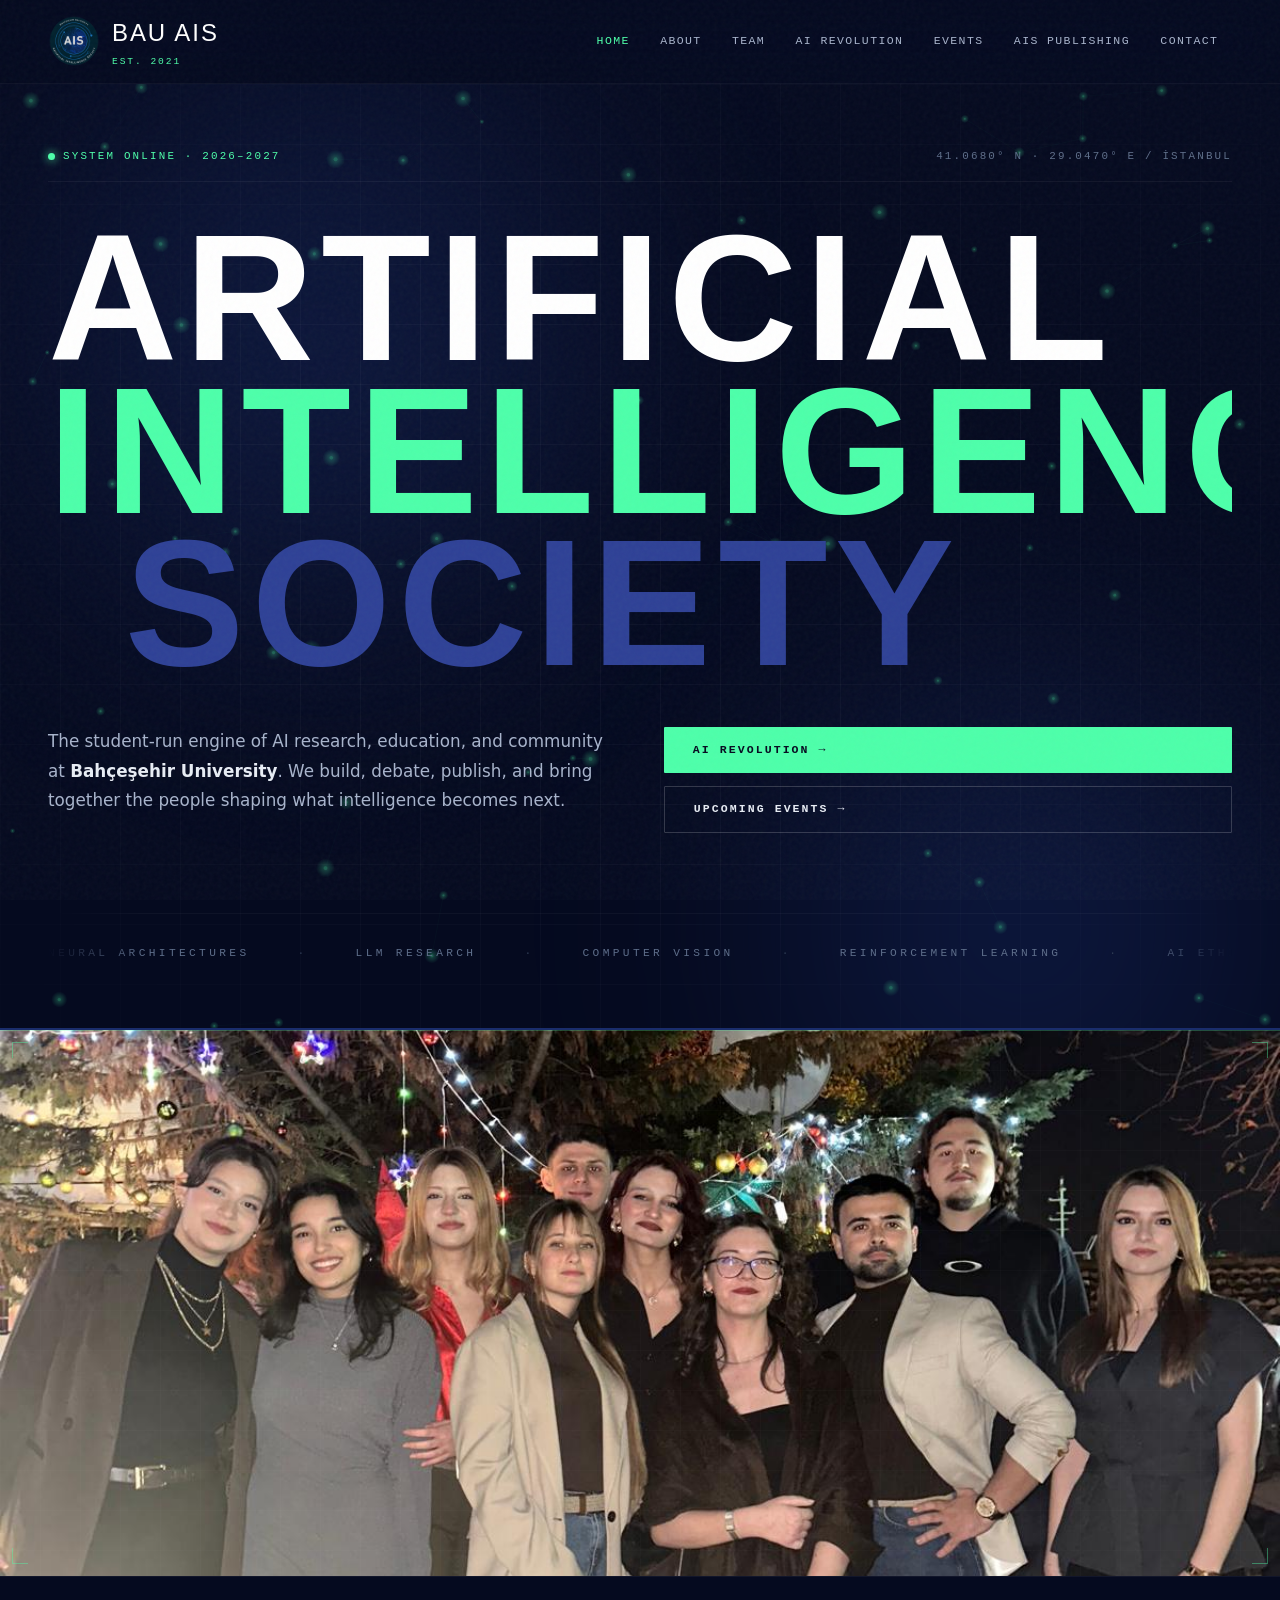
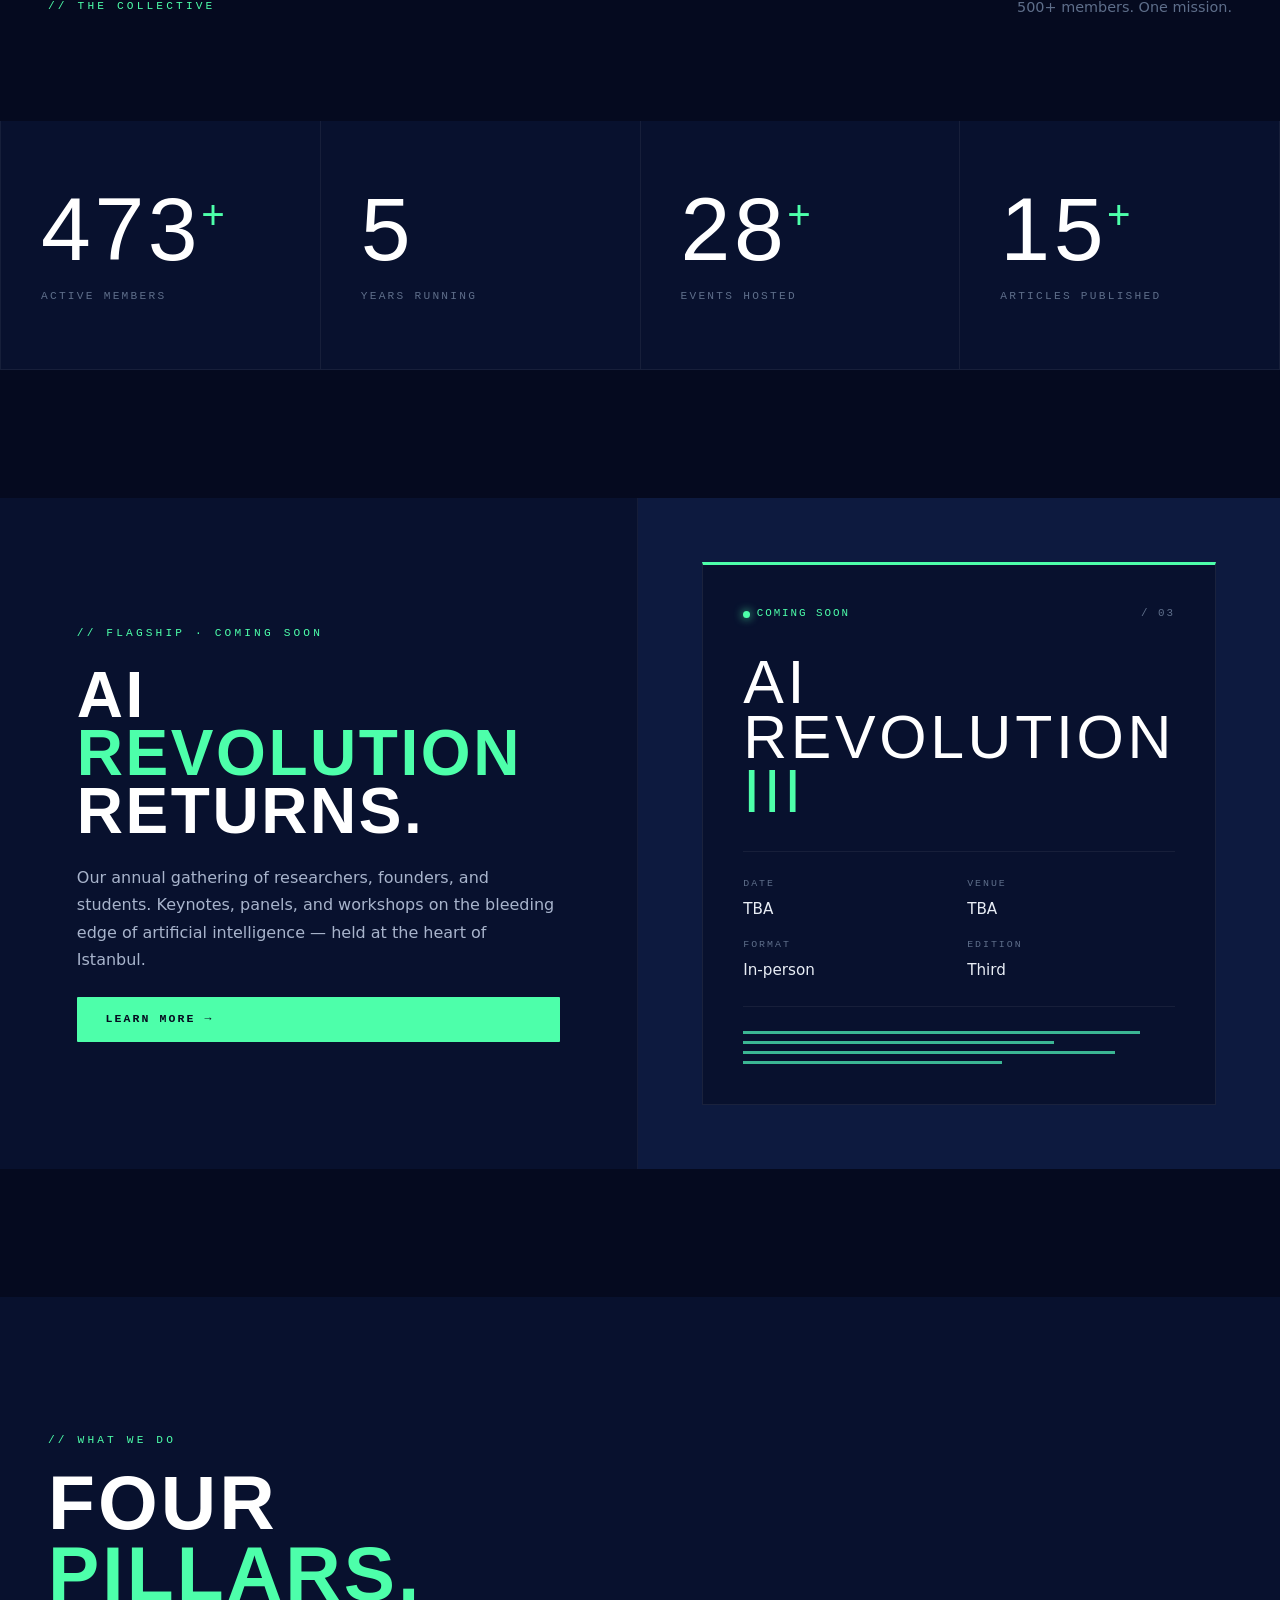
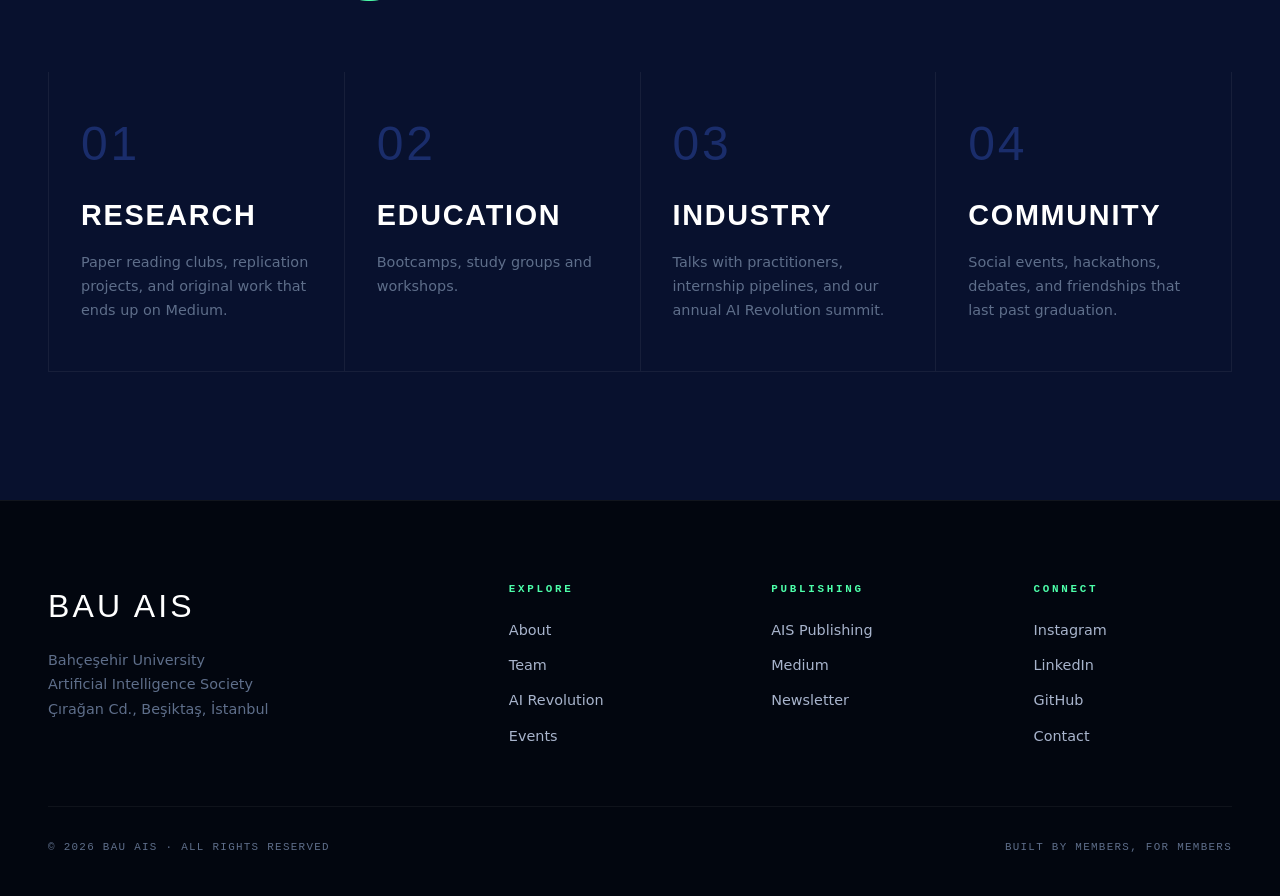
==== commit a54407ce: "Fix site-wide bugs and refresh content - Events: match filter categories to card tags, fix broken ma" ====
--- a/index.html
+++ b/index.html
@@ -55,7 +55,7 @@
           and bring together the people shaping what intelligence becomes next.
         </p>
         <div class="hero-actions">
-          <a href="ai-revolution.html" class="btn-primary">AI Revolution 2026 →</a>
+          <a href="ai-revolution.html" class="btn-primary">AI Revolution →</a>
           <a href="events.html" class="btn-ghost">Upcoming Events →</a>
         </div>
       </div>
@@ -89,7 +89,7 @@
     </div>
     <div class="photo-caption container">
       <span class="eyebrow">// The Collective</span>
-      <p>60+ members. One mission.</p>
+      <p>500+ members. One mission.</p>
     </div>
   </section>
 
@@ -101,7 +101,7 @@
         <div class="stat-label">Active Members</div>
       </div>
       <div class="stat">
-        <div class="stat-num" data-target="4">0</div>
+        <div class="stat-num" data-target="5">0</div>
         <div class="stat-label">Years Running</div>
       </div>
       <div class="stat">
@@ -119,23 +119,23 @@
   <section class="feature-section section-pad">
     <div class="feature reveal">
       <div class="feature-text">
-        <span class="eyebrow">// Flagship · 2026</span>
+        <span class="eyebrow">// Flagship · Coming Soon</span>
         <h2>AI<br><em>Revolution</em><br>Returns.</h2>
-        <p>Our annual gathering of researchers, founders, and students. A day of keynotes, panels, and workshops on the bleeding edge of artificial intelligence — held at the heart of Istanbul.</p>
-        <a href="ai-revolution.html" class="btn-primary">See the lineup →</a>
+        <p>Our annual gathering of researchers, founders, and students. Keynotes, panels, and workshops on the bleeding edge of artificial intelligence — held at the heart of Istanbul.</p>
+        <a href="ai-revolution.html" class="btn-primary">Learn more →</a>
       </div>
       <div class="feature-visual">
         <div class="rev-card">
           <div class="rev-card-header">
-            <span class="rev-status"><span class="live-dot"></span>Upcoming</span>
+            <span class="rev-status"><span class="live-dot"></span>Coming soon</span>
             <span>/ 03</span>
           </div>
-          <div class="rev-title">AI<br>Revolution<br><span>2026</span></div>
+          <div class="rev-title">AI<br>Revolution<br><span>III</span></div>
           <div class="rev-meta">
-            <div><strong>Date</strong><span>21 May 2026</span></div>
-            <div><strong>Venue</strong><span>BAU Beşiktaş</span></div>
-            <div><strong>Talks</strong><span>10+</span></div>
-            <div><strong>Capacity</strong><span>250</span></div>
+            <div><strong>Date</strong><span>TBA</span></div>
+            <div><strong>Venue</strong><span>TBA</span></div>
+            <div><strong>Format</strong><span>In-person</span></div>
+            <div><strong>Edition</strong><span>Third</span></div>
           </div>
           <div class="rev-bars">
             <span style="--w:92%"></span>
@@ -248,15 +248,15 @@
       <h4>Publishing</h4>
       <ul>
         <li><a href="publishing.html">AIS Publishing</a></li>
-        <li><a href="#">Medium</a></li>
+        <li><a href="https://medium.com/@bau_ai_society" target="_blank" rel="noopener">Medium</a></li>
         <li><a href="#">Newsletter</a></li>
       </ul>
     </div>
     <div class="footer-col">
       <h4>Connect</h4>
       <ul>
-        <li><a href="#">Instagram</a></li>
-        <li><a href="#">LinkedIn</a></li>
+        <li><a href="https://www.instagram.com/ais.bau/" target="_blank" rel="noopener">Instagram</a></li>
+        <li><a href="https://www.linkedin.com/company/ais-bau/" target="_blank" rel="noopener">LinkedIn</a></li>
         <li><a href="#">GitHub</a></li>
         <li><a href="contact.html">Contact</a></li>
       </ul>
